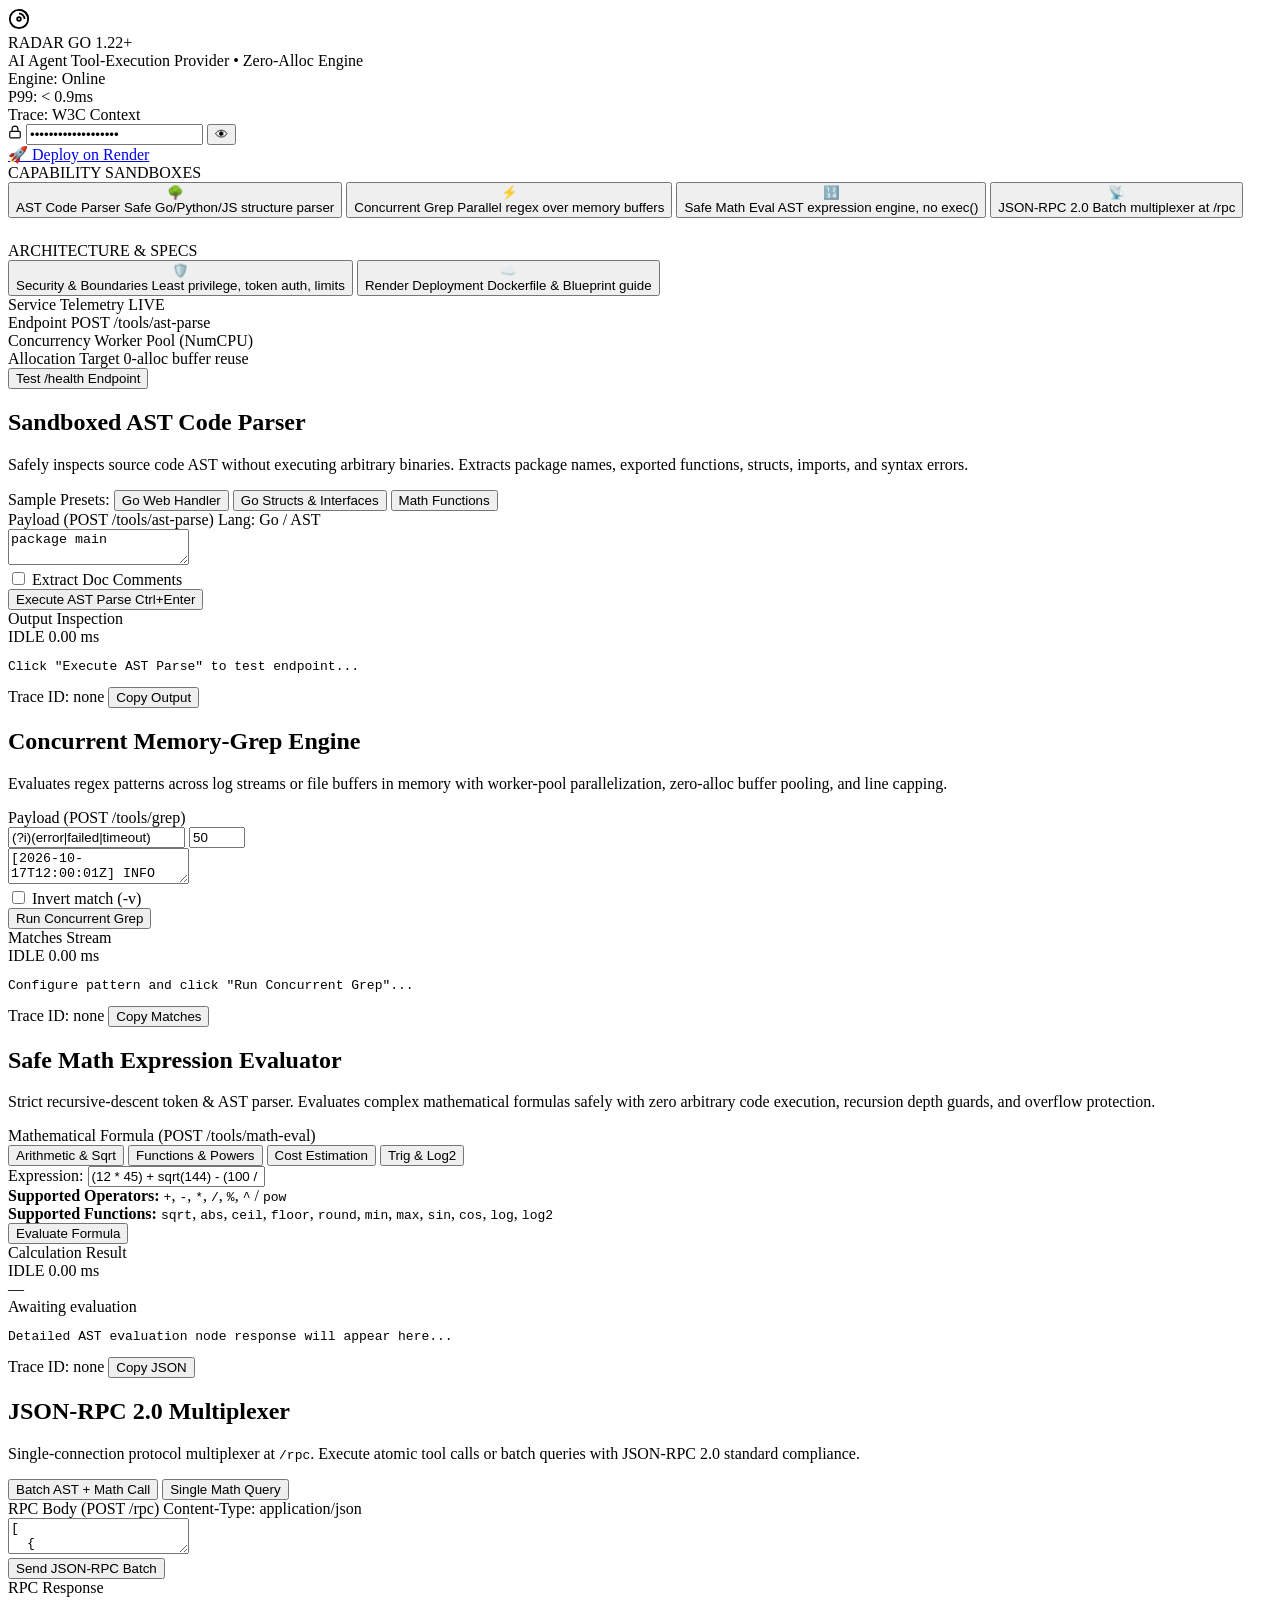
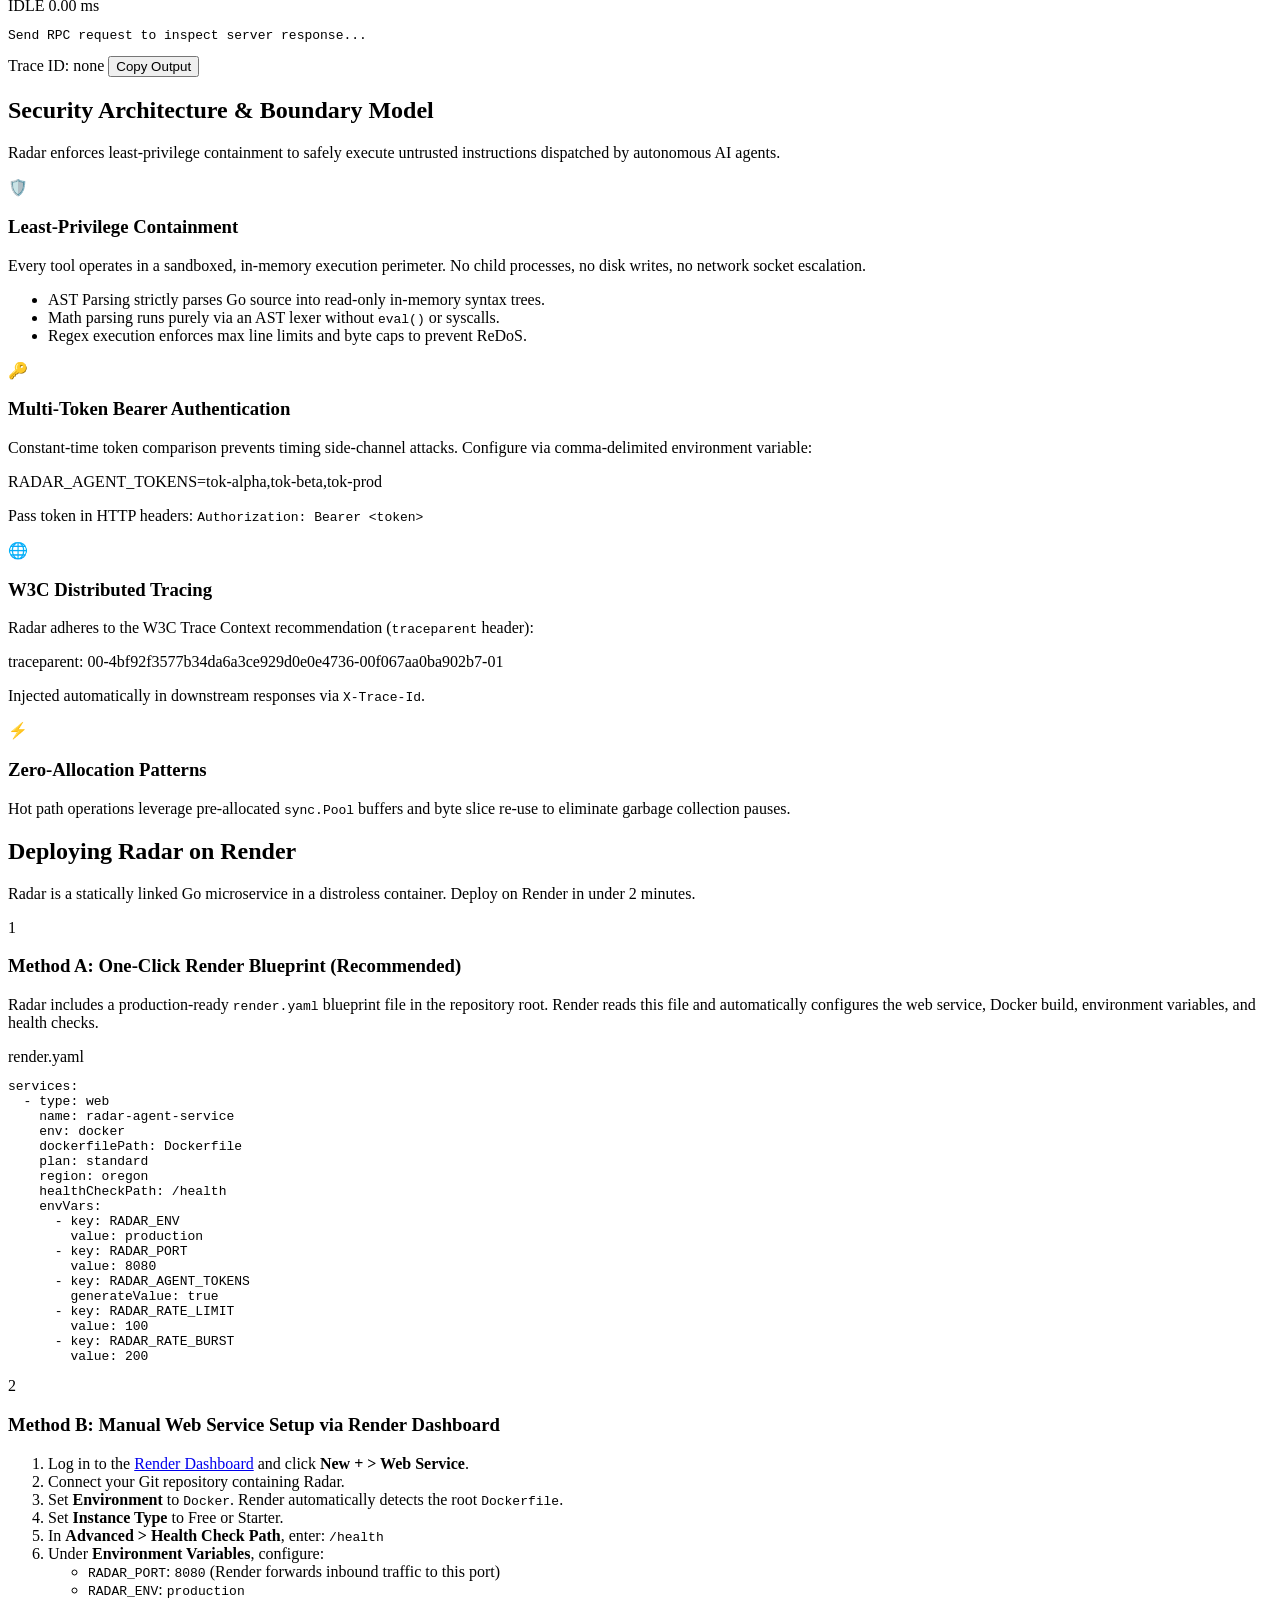
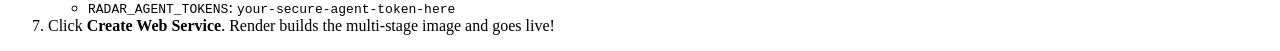
==== internal/server/static/index.html @ 8e76586e "full app setup and mvp implementation" ====
<!DOCTYPE html>
<html lang="en">
<head>
  <meta charset="UTF-8" />
  <meta name="viewport" content="width=device-width, initial-scale=1.0" />
  <title>Radar — High-Performance AI Tool Execution Microservice</title>
  <meta name="description" content="Ultra-low latency, concurrent Go microservice providing secure tool execution for autonomous AI agents." />
  <link rel="preconnect" href="https://fonts.googleapis.com">
  <link rel="preconnect" href="https://fonts.gstatic.com" crossorigin>
  <link href="https://fonts.googleapis.com/css2?family=Inter:wght@400;500;600;700&family=JetBrains+Mono:wght@400;500;600&family=Outfit:wght@500;600;700;800&display=swap" rel="stylesheet">
  <link rel="stylesheet" href="/static/style.css" />
</head>
<body>
  <!-- Background Glow & Grid -->
  <div class="bg-grid"></div>
  <div class="ambient-glow glow-1"></div>
  <div class="ambient-glow glow-2"></div>

  <!-- Top Navigation -->
  <header class="navbar">
    <div class="nav-brand">
      <div class="brand-radar-icon">
        <div class="radar-ping"></div>
        <svg width="22" height="22" viewBox="0 0 24 24" fill="none" stroke="currentColor" stroke-width="2">
          <circle cx="12" cy="12" r="10"></circle>
          <path d="M12 2a10 10 0 0 1 10 10"></path>
          <path d="M12 6a6 6 0 0 1 6 6"></path>
          <circle cx="12" cy="12" r="2"></circle>
        </svg>
      </div>
      <div>
        <div class="brand-title">RADAR <span class="badge-go">GO 1.22+</span></div>
        <div class="brand-sub">AI Agent Tool-Execution Provider &bull; Zero-Alloc Engine</div>
      </div>
    </div>

    <div class="nav-metrics">
      <div class="metric-pill">
        <span class="pulse-dot"></span>
        <span id="service-status">Engine: Online</span>
      </div>
      <div class="metric-pill">
        <span class="label">P99:</span>
        <span class="val">&lt; 0.9ms</span>
      </div>
      <div class="metric-pill">
        <span class="label">Trace:</span>
        <span class="val">W3C Context</span>
      </div>
    </div>

    <div class="nav-auth">
      <div class="token-input-group">
        <svg width="14" height="14" viewBox="0 0 24 24" fill="none" stroke="currentColor" stroke-width="2">
          <rect x="3" y="11" width="18" height="11" rx="2" ry="2"></rect>
          <path d="M7 11V7a5 5 0 0 1 10 0v4"></path>
        </svg>
        <input type="password" id="agent-token-input" placeholder="Bearer Token (e.g. radar-sec-dev-token)" value="radar-sec-dev-token" />
        <button id="toggle-token-btn" title="Toggle visibility">👁</button>
      </div>
      <a href="#deploy-modal" id="open-deploy-btn" class="btn btn-secondary">🚀 Deploy on Render</a>
    </div>
  </header>

  <!-- Main Container -->
  <main class="main-layout">
    <!-- Left Navigation Bar -->
    <aside class="sidebar">
      <div class="sidebar-section-title">CAPABILITY SANDBOXES</div>
      <nav class="tool-nav">
        <button class="nav-item active" data-tab="tab-ast">
          <div class="icon-wrap">🌳</div>
          <div class="nav-info">
            <span class="nav-name">AST Code Parser</span>
            <span class="nav-desc">Safe Go/Python/JS structure parser</span>
          </div>
        </button>

        <button class="nav-item" data-tab="tab-grep">
          <div class="icon-wrap">⚡</div>
          <div class="nav-info">
            <span class="nav-name">Concurrent Grep</span>
            <span class="nav-desc">Parallel regex over memory buffers</span>
          </div>
        </button>

        <button class="nav-item" data-tab="tab-math">
          <div class="icon-wrap">🔢</div>
          <div class="nav-info">
            <span class="nav-name">Safe Math Eval</span>
            <span class="nav-desc">AST expression engine, no exec()</span>
          </div>
        </button>

        <button class="nav-item" data-tab="tab-jsonrpc">
          <div class="icon-wrap">📡</div>
          <div class="nav-info">
            <span class="nav-name">JSON-RPC 2.0</span>
            <span class="nav-desc">Batch multiplexer at /rpc</span>
          </div>
        </button>
      </nav>

      <div class="sidebar-section-title" style="margin-top: 24px;">ARCHITECTURE & SPECS</div>
      <nav class="tool-nav">
        <button class="nav-item" data-tab="tab-specs">
          <div class="icon-wrap">🛡️</div>
          <div class="nav-info">
            <span class="nav-name">Security & Boundaries</span>
            <span class="nav-desc">Least privilege, token auth, limits</span>
          </div>
        </button>
        <button class="nav-item" data-tab="tab-render">
          <div class="icon-wrap">☁️</div>
          <div class="nav-info">
            <span class="nav-name">Render Deployment</span>
            <span class="nav-desc">Dockerfile & Blueprint guide</span>
          </div>
        </button>
      </nav>

      <!-- System Health Card -->
      <div class="health-card">
        <div class="health-header">
          <span class="health-title">Service Telemetry</span>
          <span class="badge-live">LIVE</span>
        </div>
        <div class="health-row">
          <span>Endpoint</span>
          <span class="code" id="curr-endpoint">POST /tools/ast-parse</span>
        </div>
        <div class="health-row">
          <span>Concurrency</span>
          <span>Worker Pool (NumCPU)</span>
        </div>
        <div class="health-row">
          <span>Allocation Target</span>
          <span class="green">0-alloc buffer reuse</span>
        </div>
        <button id="btn-ping-health" class="btn btn-outline-sm">Test /health Endpoint</button>
      </div>
    </aside>

    <!-- Center & Right: Interactive Workspace -->
    <section class="workspace">
      
      <!-- TAB 1: AST PARSER -->
      <div id="tab-ast" class="tab-pane active">
        <div class="pane-header">
          <div>
            <h2>Sandboxed AST Code Parser</h2>
            <p>Safely inspects source code AST without executing arbitrary binaries. Extracts package names, exported functions, structs, imports, and syntax errors.</p>
          </div>
          <div class="preset-group">
            <span class="preset-label">Sample Presets:</span>
            <button class="btn-preset" data-preset="go-server">Go Web Handler</button>
            <button class="btn-preset" data-preset="go-types">Go Structs & Interfaces</button>
            <button class="btn-preset" data-preset="go-math">Math Functions</button>
          </div>
        </div>

        <div class="editor-grid">
          <!-- Request Editor -->
          <div class="panel">
            <div class="panel-header">
              <span class="panel-title">Payload (POST /tools/ast-parse)</span>
              <span class="panel-meta">Lang: Go / AST</span>
            </div>
            <div class="panel-body">
              <textarea id="ast-code-input" class="code-textarea" spellcheck="false">package main

import (
	"fmt"
	"math"
)

// AgentContext tracks execution states
type AgentContext struct {
	ID        string    `json:"id"`
	Tokens    int       `json:"tokens"`
	Timestamp int64     `json:"timestamp"`
}

// ComputeVectorScore evaluates similarity
func ComputeVectorScore(a, b []float64) (float64, error) {
	if len(a) != len(b) {
		return 0, fmt.Errorf("length mismatch: %d vs %d", len(a), len(b))
	}
	var dot float64
	for i := range a {
		dot += a[i] * b[i]
	}
	return dot, nil
}
</textarea>
            </div>
            <div class="panel-footer">
              <div class="footer-left">
                <label><input type="checkbox" id="ast-extract-comments" /> Extract Doc Comments</label>
              </div>
              <button id="btn-run-ast" class="btn btn-primary">
                <span>Execute AST Parse</span>
                <span class="shortcut">Ctrl+Enter</span>
              </button>
            </div>
          </div>

          <!-- Response Inspector -->
          <div class="panel">
            <div class="panel-header">
              <span class="panel-title">Output Inspection</span>
              <div class="response-badges">
                <span id="ast-status-badge" class="badge-status ready">IDLE</span>
                <span id="ast-latency-badge" class="badge-latency">0.00 ms</span>
              </div>
            </div>
            <div class="panel-body json-viewer-wrap">
              <pre id="ast-output" class="code-block json">Click "Execute AST Parse" to test endpoint...</pre>
            </div>
            <div class="panel-footer">
              <span id="ast-trace-id" class="trace-text">Trace ID: none</span>
              <button class="btn-copy" data-target="ast-output">Copy Output</button>
            </div>
          </div>
        </div>
      </div>

      <!-- TAB 2: CONCURRENT GREP -->
      <div id="tab-grep" class="tab-pane">
        <div class="pane-header">
          <div>
            <h2>Concurrent Memory-Grep Engine</h2>
            <p>Evaluates regex patterns across log streams or file buffers in memory with worker-pool parallelization, zero-alloc buffer pooling, and line capping.</p>
          </div>
        </div>

        <div class="editor-grid">
          <div class="panel">
            <div class="panel-header">
              <span class="panel-title">Payload (POST /tools/grep)</span>
              <div class="grep-inputs">
                <input type="text" id="grep-pattern" class="input-text" placeholder="Regex Pattern" value="(?i)(error|failed|timeout)" />
                <input type="number" id="grep-limit" class="input-number" placeholder="Max" value="50" min="1" max="500" />
              </div>
            </div>
            <div class="panel-body">
              <textarea id="grep-content-input" class="code-textarea" spellcheck="false">[2026-10-17T12:00:01Z] INFO  [server] HTTP request received path=/v1/chat/completions method=POST
[2026-10-17T12:00:02Z] WARN  [router] High complexity score detected: 0.82
[2026-10-17T12:00:03Z] ERROR [upstream] Upstream provider connection timeout after 3000ms
[2026-10-17T12:00:04Z] INFO  [cache] Semantic vector search completed latency=1.2ms hits=0
[2026-10-17T12:00:05Z] ERROR [auth] Invalid agent token signature from ip=192.168.1.42
[2026-10-17T12:00:06Z] INFO  [worker] Graceful job finished job_id=worker-9921
[2026-10-17T12:00:07Z] FATAL [storage] Disk quota warning threshold exceeded</textarea>
            </div>
            <div class="panel-footer">
              <div class="footer-left">
                <label><input type="checkbox" id="grep-invert" /> Invert match (-v)</label>
              </div>
              <button id="btn-run-grep" class="btn btn-primary">
                <span>Run Concurrent Grep</span>
              </button>
            </div>
          </div>

          <div class="panel">
            <div class="panel-header">
              <span class="panel-title">Matches Stream</span>
              <div class="response-badges">
                <span id="grep-status-badge" class="badge-status ready">IDLE</span>
                <span id="grep-latency-badge" class="badge-latency">0.00 ms</span>
              </div>
            </div>
            <div class="panel-body json-viewer-wrap">
              <pre id="grep-output" class="code-block json">Configure pattern and click "Run Concurrent Grep"...</pre>
            </div>
            <div class="panel-footer">
              <span id="grep-trace-id" class="trace-text">Trace ID: none</span>
              <button class="btn-copy" data-target="grep-output">Copy Matches</button>
            </div>
          </div>
        </div>
      </div>

      <!-- TAB 3: SAFE MATH EVAL -->
      <div id="tab-math" class="tab-pane">
        <div class="pane-header">
          <div>
            <h2>Safe Math Expression Evaluator</h2>
            <p>Strict recursive-descent token &amp; AST parser. Evaluates complex mathematical formulas safely with zero arbitrary code execution, recursion depth guards, and overflow protection.</p>
          </div>
        </div>

        <div class="editor-grid">
          <div class="panel">
            <div class="panel-header">
              <span class="panel-title">Mathematical Formula (POST /tools/math-eval)</span>
            </div>
            <div class="panel-body">
              <div class="math-presets">
                <button class="btn-math-preset" data-expr="(12 * 45) + sqrt(144) - (100 / 4)">Arithmetic &amp; Sqrt</button>
                <button class="btn-math-preset" data-expr="max(42.5, 99.1, 12.0) * pow(2, 4)">Functions &amp; Powers</button>
                <button class="btn-math-preset" data-expr="(0.88 * 1450000) / 1000 * 0.005">Cost Estimation</button>
                <button class="btn-math-preset" data-expr="sin(3.14159 / 2) + log2(1024)">Trig &amp; Log2</button>
              </div>
              <div class="math-input-wrap">
                <label for="math-expr-input">Expression:</label>
                <input type="text" id="math-expr-input" class="input-formula" value="(12 * 45) + sqrt(144) - (100 / 4)" placeholder="e.g. (10 + 5) * sqrt(16)" />
              </div>
              <div class="math-allowed-info">
                <strong>Supported Operators:</strong> <code>+</code>, <code>-</code>, <code>*</code>, <code>/</code>, <code>%</code>, <code>^</code> / <code>pow</code><br/>
                <strong>Supported Functions:</strong> <code>sqrt</code>, <code>abs</code>, <code>ceil</code>, <code>floor</code>, <code>round</code>, <code>min</code>, <code>max</code>, <code>sin</code>, <code>cos</code>, <code>log</code>, <code>log2</code>
              </div>
            </div>
            <div class="panel-footer">
              <button id="btn-run-math" class="btn btn-primary">
                <span>Evaluate Formula</span>
              </button>
            </div>
          </div>

          <div class="panel">
            <div class="panel-header">
              <span class="panel-title">Calculation Result</span>
              <div class="response-badges">
                <span id="math-status-badge" class="badge-status ready">IDLE</span>
                <span id="math-latency-badge" class="badge-latency">0.00 ms</span>
              </div>
            </div>
            <div class="panel-body json-viewer-wrap">
              <div id="math-result-hero" class="math-hero-result">
                <div class="result-number" id="math-result-val">—</div>
                <div class="result-sub" id="math-result-type">Awaiting evaluation</div>
              </div>
              <pre id="math-output" class="code-block json">Detailed AST evaluation node response will appear here...</pre>
            </div>
            <div class="panel-footer">
              <span id="math-trace-id" class="trace-text">Trace ID: none</span>
              <button class="btn-copy" data-target="math-output">Copy JSON</button>
            </div>
          </div>
        </div>
      </div>

      <!-- TAB 4: JSON-RPC 2.0 -->
      <div id="tab-jsonrpc" class="tab-pane">
        <div class="pane-header">
          <div>
            <h2>JSON-RPC 2.0 Multiplexer</h2>
            <p>Single-connection protocol multiplexer at <code>/rpc</code>. Execute atomic tool calls or batch queries with JSON-RPC 2.0 standard compliance.</p>
          </div>
          <div class="preset-group">
            <button class="btn-rpc-preset" data-rpc="batch">Batch AST + Math Call</button>
            <button class="btn-rpc-preset" data-rpc="single">Single Math Query</button>
          </div>
        </div>

        <div class="editor-grid">
          <div class="panel">
            <div class="panel-header">
              <span class="panel-title">RPC Body (POST /rpc)</span>
              <span class="panel-meta">Content-Type: application/json</span>
            </div>
            <div class="panel-body">
              <textarea id="rpc-body-input" class="code-textarea" spellcheck="false">[
  {
    "jsonrpc": "2.0",
    "id": "req-1",
    "method": "radar.mathEval",
    "params": {
      "expression": "sqrt(1024) * 8 + 42"
    }
  },
  {
    "jsonrpc": "2.0",
    "id": "req-2",
    "method": "radar.grep",
    "params": {
      "pattern": "error|fatal",
      "content": "line 1 ok\nline 2 error: timeout\nline 3 fatal: memory",
      "limit": 10
    }
  }
]</textarea>
            </div>
            <div class="panel-footer">
              <button id="btn-run-rpc" class="btn btn-primary">
                <span>Send JSON-RPC Batch</span>
              </button>
            </div>
          </div>

          <div class="panel">
            <div class="panel-header">
              <span class="panel-title">RPC Response</span>
              <div class="response-badges">
                <span id="rpc-status-badge" class="badge-status ready">IDLE</span>
                <span id="rpc-latency-badge" class="badge-latency">0.00 ms</span>
              </div>
            </div>
            <div class="panel-body json-viewer-wrap">
              <pre id="rpc-output" class="code-block json">Send RPC request to inspect server response...</pre>
            </div>
            <div class="panel-footer">
              <span id="rpc-trace-id" class="trace-text">Trace ID: none</span>
              <button class="btn-copy" data-target="rpc-output">Copy Output</button>
            </div>
          </div>
        </div>
      </div>

      <!-- TAB 5: SPECS & BOUNDARIES -->
      <div id="tab-specs" class="tab-pane">
        <div class="pane-header">
          <div>
            <h2>Security Architecture &amp; Boundary Model</h2>
            <p>Radar enforces least-privilege containment to safely execute untrusted instructions dispatched by autonomous AI agents.</p>
          </div>
        </div>

        <div class="specs-grid">
          <div class="spec-card">
            <div class="spec-icon">🛡️</div>
            <h3>Least-Privilege Containment</h3>
            <p>Every tool operates in a sandboxed, in-memory execution perimeter. No child processes, no disk writes, no network socket escalation.</p>
            <ul>
              <li>AST Parsing strictly parses Go source into read-only in-memory syntax trees.</li>
              <li>Math parsing runs purely via an AST lexer without <code>eval()</code> or syscalls.</li>
              <li>Regex execution enforces max line limits and byte caps to prevent ReDoS.</li>
            </ul>
          </div>

          <div class="spec-card">
            <div class="spec-icon">🔑</div>
            <h3>Multi-Token Bearer Authentication</h3>
            <p>Constant-time token comparison prevents timing side-channel attacks. Configure via comma-delimited environment variable:</p>
            <div class="code-snippet">RADAR_AGENT_TOKENS=tok-alpha,tok-beta,tok-prod</div>
            <p>Pass token in HTTP headers: <code>Authorization: Bearer &lt;token&gt;</code></p>
          </div>

          <div class="spec-card">
            <div class="spec-icon">🌐</div>
            <h3>W3C Distributed Tracing</h3>
            <p>Radar adheres to the W3C Trace Context recommendation (<code>traceparent</code> header):</p>
            <div class="code-snippet">traceparent: 00-4bf92f3577b34da6a3ce929d0e0e4736-00f067aa0ba902b7-01</div>
            <p>Injected automatically in downstream responses via <code>X-Trace-Id</code>.</p>
          </div>

          <div class="spec-card">
            <div class="spec-icon">⚡</div>
            <h3>Zero-Allocation Patterns</h3>
            <p>Hot path operations leverage pre-allocated <code>sync.Pool</code> buffers and byte slice re-use to eliminate garbage collection pauses.</p>
          </div>
        </div>
      </div>

      <!-- TAB 6: RENDER DEPLOYMENT -->
      <div id="tab-render" class="tab-pane">
        <div class="pane-header">
          <div>
            <h2>Deploying Radar on Render</h2>
            <p>Radar is a statically linked Go microservice in a distroless container. Deploy on Render in under 2 minutes.</p>
          </div>
        </div>

        <div class="deploy-steps-container">
          <div class="step-card">
            <div class="step-number">1</div>
            <div class="step-content">
              <h3>Method A: One-Click Render Blueprint (Recommended)</h3>
              <p>Radar includes a production-ready <code>render.yaml</code> blueprint file in the repository root. Render reads this file and automatically configures the web service, Docker build, environment variables, and health checks.</p>
              <div class="code-block-wrap">
                <div class="code-header">render.yaml</div>
                <pre class="code-block yaml">services:
  - type: web
    name: radar-agent-service
    env: docker
    dockerfilePath: Dockerfile
    plan: standard
    region: oregon
    healthCheckPath: /health
    envVars:
      - key: RADAR_ENV
        value: production
      - key: RADAR_PORT
        value: 8080
      - key: RADAR_AGENT_TOKENS
        generateValue: true
      - key: RADAR_RATE_LIMIT
        value: 100
      - key: RADAR_RATE_BURST
        value: 200</pre>
              </div>
            </div>
          </div>

          <div class="step-card">
            <div class="step-number">2</div>
            <div class="step-content">
              <h3>Method B: Manual Web Service Setup via Render Dashboard</h3>
              <ol class="step-list">
                <li>Log in to the <a href="https://dashboard.render.com" target="_blank" class="link-ext">Render Dashboard</a> and click <strong>New + &gt; Web Service</strong>.</li>
                <li>Connect your Git repository containing Radar.</li>
                <li>Set <strong>Environment</strong> to <code>Docker</code>. Render automatically detects the root <code>Dockerfile</code>.</li>
                <li>Set <strong>Instance Type</strong> to Free or Starter.</li>
                <li>In <strong>Advanced &gt; Health Check Path</strong>, enter: <code>/health</code></li>
                <li>Under <strong>Environment Variables</strong>, configure:
                  <ul class="env-bullets">
                    <li><code>RADAR_PORT</code>: <code>8080</code> (Render forwards inbound traffic to this port)</li>
                    <li><code>RADAR_ENV</code>: <code>production</code></li>
                    <li><code>RADAR_AGENT_TOKENS</code>: <code>your-secure-agent-token-here</code></li>
                  </ul>
                </li>
                <li>Click <strong>Create Web Service</strong>. Render builds the multi-stage image and goes live!</li>
              </ol>
            </div>
          </div>
        </div>
      </div>

    </section>
  </main>

  <script src="/static/app.js"></script>
</body>
</html>
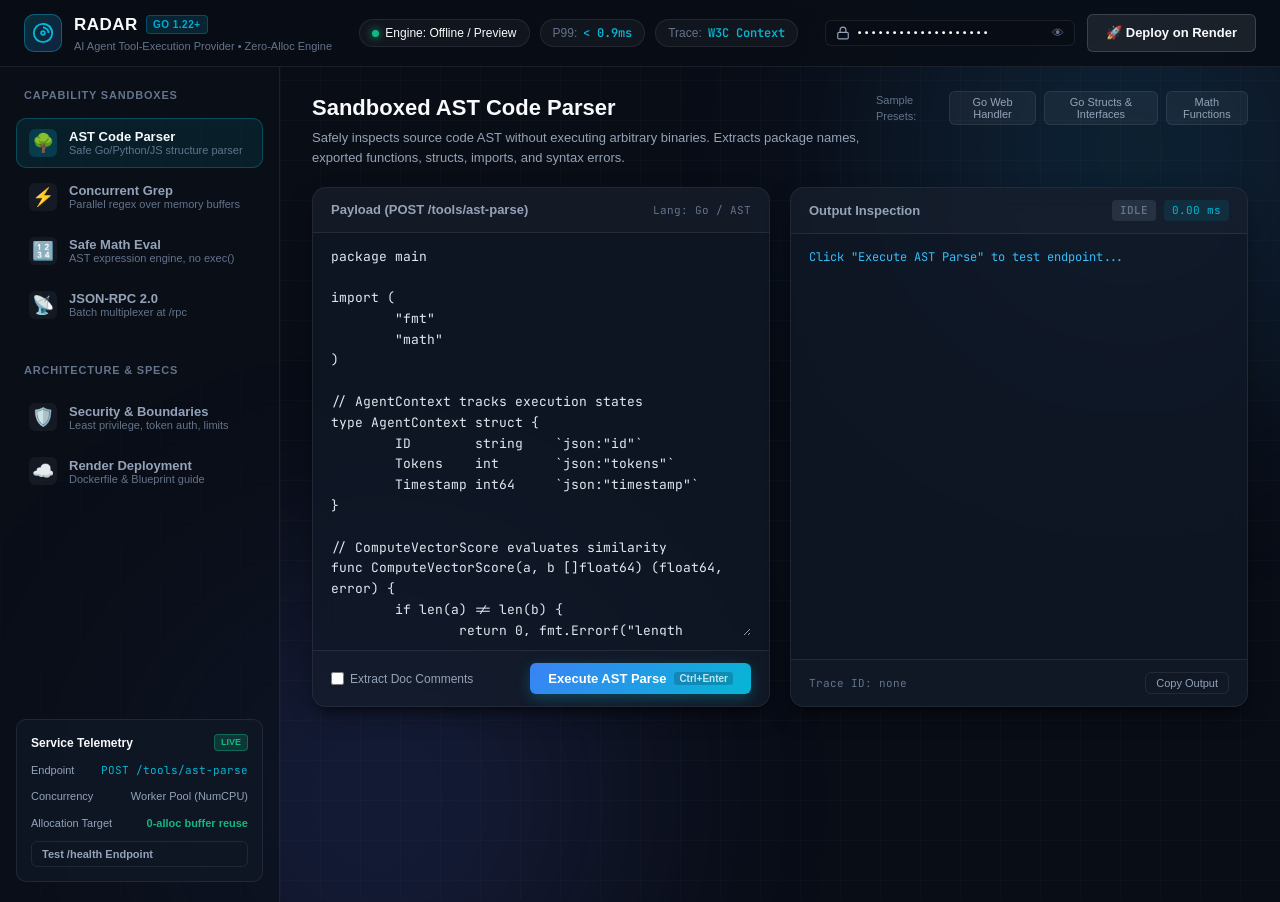
==== commit b68f0954: "implement latest fixes" ====
--- a/internal/server/static/index.html
+++ b/internal/server/static/index.html
@@ -8,7 +8,7 @@
   <link rel="preconnect" href="https://fonts.googleapis.com">
   <link rel="preconnect" href="https://fonts.gstatic.com" crossorigin>
   <link href="https://fonts.googleapis.com/css2?family=Inter:wght@400;500;600;700&family=JetBrains+Mono:wght@400;500;600&family=Outfit:wght@500;600;700;800&display=swap" rel="stylesheet">
-  <link rel="stylesheet" href="/static/style.css" />
+  <link rel="stylesheet" href="style.css" />
 </head>
 <body>
   <!-- Background Glow & Grid -->
@@ -520,6 +520,6 @@
     </section>
   </main>
 
-  <script src="/static/app.js"></script>
+  <script src="app.js"></script>
 </body>
 </html>
--- a/internal/server/static/style.css
+++ b/internal/server/static/style.css
@@ -0,0 +1,915 @@
+:root {
+  --bg-primary: #090d16;
+  --bg-secondary: #0f172a;
+  --bg-card: rgba(17, 24, 39, 0.75);
+  --bg-card-hover: rgba(30, 41, 59, 0.85);
+  --bg-input: #080c14;
+  
+  --border-color: rgba(255, 255, 255, 0.08);
+  --border-focus: #3b82f6;
+  --border-accent: rgba(59, 130, 246, 0.3);
+  
+  --text-primary: #f8fafc;
+  --text-secondary: #94a3b8;
+  --text-muted: #64748b;
+  
+  --accent-cyan: #06b6d4;
+  --accent-blue: #3b82f6;
+  --accent-indigo: #6366f1;
+  --accent-green: #10b981;
+  --accent-amber: #f59e0b;
+  --accent-rose: #f43f5e;
+  
+  --font-sans: 'Inter', -apple-system, BlinkMacSystemFont, sans-serif;
+  --font-heading: 'Outfit', sans-serif;
+  --font-mono: 'JetBrains Mono', monospace;
+  
+  --shadow-lg: 0 10px 25px -5px rgba(0, 0, 0, 0.5), 0 8px 10px -6px rgba(0, 0, 0, 0.4);
+  --radius-sm: 6px;
+  --radius-md: 10px;
+  --radius-lg: 14px;
+}
+
+* {
+  box-sizing: border-box;
+  margin: 0;
+  padding: 0;
+}
+
+body {
+  background-color: var(--bg-primary);
+  color: var(--text-primary);
+  font-family: var(--font-sans);
+  font-size: 14px;
+  line-height: 1.5;
+  min-height: 100vh;
+  position: relative;
+  overflow-x: hidden;
+}
+
+/* Background Grids & Ambient Glow */
+.bg-grid {
+  position: fixed;
+  inset: 0;
+  background-image: 
+    linear-gradient(to right, rgba(255, 255, 255, 0.02) 1px, transparent 1px),
+    linear-gradient(to bottom, rgba(255, 255, 255, 0.02) 1px, transparent 1px);
+  background-size: 40px 40px;
+  pointer-events: none;
+  z-index: 0;
+}
+
+.ambient-glow {
+  position: fixed;
+  width: 500px;
+  height: 500px;
+  border-radius: 50%;
+  filter: blur(120px);
+  opacity: 0.15;
+  pointer-events: none;
+  z-index: 0;
+}
+
+.glow-1 {
+  top: -100px;
+  right: -100px;
+  background: radial-gradient(circle, var(--accent-cyan), var(--accent-indigo));
+}
+
+.glow-2 {
+  bottom: -150px;
+  left: 10%;
+  background: radial-gradient(circle, var(--accent-blue), #8b5cf6);
+}
+
+/* Top Navbar */
+.navbar {
+  position: sticky;
+  top: 0;
+  z-index: 50;
+  display: flex;
+  align-items: center;
+  justify-content: space-between;
+  padding: 12px 24px;
+  background: rgba(9, 13, 22, 0.85);
+  backdrop-filter: blur(16px);
+  border-bottom: 1px solid var(--border-color);
+}
+
+.nav-brand {
+  display: flex;
+  align-items: center;
+  gap: 12px;
+}
+
+.brand-radar-icon {
+  position: relative;
+  width: 38px;
+  height: 38px;
+  border-radius: var(--radius-md);
+  background: linear-gradient(135deg, rgba(6, 182, 212, 0.2), rgba(59, 130, 246, 0.2));
+  border: 1px solid rgba(6, 182, 212, 0.4);
+  display: flex;
+  align-items: center;
+  justify-content: center;
+  color: var(--accent-cyan);
+}
+
+.radar-ping {
+  position: absolute;
+  inset: -2px;
+  border-radius: var(--radius-md);
+  border: 1px solid var(--accent-cyan);
+  animation: radar-pulse 3s infinite;
+  opacity: 0;
+}
+
+@keyframes radar-pulse {
+  0% { transform: scale(1); opacity: 0.8; }
+  50% { transform: scale(1.15); opacity: 0; }
+  100% { transform: scale(1); opacity: 0; }
+}
+
+.brand-title {
+  font-family: var(--font-heading);
+  font-weight: 700;
+  font-size: 17px;
+  letter-spacing: 0.5px;
+  display: flex;
+  align-items: center;
+  gap: 8px;
+}
+
+.badge-go {
+  font-size: 10px;
+  font-weight: 600;
+  background: rgba(0, 172, 215, 0.15);
+  color: #00add8;
+  border: 1px solid rgba(0, 172, 215, 0.3);
+  padding: 1px 6px;
+  border-radius: 4px;
+}
+
+.brand-sub {
+  font-size: 11px;
+  color: var(--text-muted);
+}
+
+.nav-metrics {
+  display: flex;
+  gap: 10px;
+}
+
+.metric-pill {
+  display: flex;
+  align-items: center;
+  gap: 6px;
+  background: rgba(255, 255, 255, 0.04);
+  border: 1px solid var(--border-color);
+  padding: 4px 12px;
+  border-radius: 20px;
+  font-size: 12px;
+}
+
+.pulse-dot {
+  width: 7px;
+  height: 7px;
+  background-color: var(--accent-green);
+  border-radius: 50%;
+  box-shadow: 0 0 8px var(--accent-green);
+  animation: pulse-ring 2s infinite;
+}
+
+@keyframes pulse-ring {
+  0%, 100% { opacity: 1; }
+  50% { opacity: 0.4; }
+}
+
+.metric-pill .label {
+  color: var(--text-muted);
+}
+
+.metric-pill .val {
+  color: var(--accent-cyan);
+  font-family: var(--font-mono);
+  font-weight: 600;
+}
+
+.nav-auth {
+  display: flex;
+  align-items: center;
+  gap: 12px;
+}
+
+.token-input-group {
+  display: flex;
+  align-items: center;
+  gap: 6px;
+  background: var(--bg-input);
+  border: 1px solid var(--border-color);
+  border-radius: var(--radius-sm);
+  padding: 4px 10px;
+  color: var(--text-secondary);
+  transition: border-color 0.2s;
+}
+
+.token-input-group:focus-within {
+  border-color: var(--border-focus);
+}
+
+.token-input-group input {
+  background: transparent;
+  border: none;
+  outline: none;
+  color: var(--text-primary);
+  font-family: var(--font-mono);
+  font-size: 12px;
+  width: 190px;
+}
+
+.token-input-group button {
+  background: transparent;
+  border: none;
+  cursor: pointer;
+  color: var(--text-muted);
+  font-size: 12px;
+}
+
+/* Layout */
+.main-layout {
+  position: relative;
+  z-index: 10;
+  display: grid;
+  grid-template-columns: 280px 1fr;
+  min-height: calc(100vh - 65px);
+}
+
+/* Sidebar */
+.sidebar {
+  border-right: 1px solid var(--border-color);
+  background: rgba(10, 15, 26, 0.6);
+  padding: 20px 16px;
+  display: flex;
+  flex-direction: column;
+  gap: 8px;
+}
+
+.sidebar-section-title {
+  font-size: 11px;
+  font-weight: 700;
+  letter-spacing: 0.8px;
+  color: var(--text-muted);
+  padding: 0 8px 6px;
+}
+
+.tool-nav {
+  display: flex;
+  flex-direction: column;
+  gap: 4px;
+}
+
+.nav-item {
+  display: flex;
+  align-items: center;
+  gap: 12px;
+  padding: 10px 12px;
+  background: transparent;
+  border: 1px solid transparent;
+  border-radius: var(--radius-md);
+  color: var(--text-secondary);
+  text-align: left;
+  cursor: pointer;
+  transition: all 0.2s;
+  width: 100%;
+}
+
+.nav-item:hover {
+  background: rgba(255, 255, 255, 0.03);
+  color: var(--text-primary);
+  border-color: rgba(255, 255, 255, 0.04);
+}
+
+.nav-item.active {
+  background: rgba(6, 182, 212, 0.1);
+  color: var(--text-primary);
+  border-color: rgba(6, 182, 212, 0.3);
+}
+
+.nav-item .icon-wrap {
+  font-size: 18px;
+  width: 28px;
+  height: 28px;
+  display: flex;
+  align-items: center;
+  justify-content: center;
+  border-radius: var(--radius-sm);
+  background: rgba(255, 255, 255, 0.05);
+}
+
+.nav-item.active .icon-wrap {
+  background: rgba(6, 182, 212, 0.2);
+}
+
+.nav-info {
+  display: flex;
+  flex-direction: column;
+}
+
+.nav-name {
+  font-weight: 600;
+  font-size: 13px;
+}
+
+.nav-desc {
+  font-size: 11px;
+  color: var(--text-muted);
+}
+
+/* Health Card */
+.health-card {
+  margin-top: auto;
+  background: var(--bg-card);
+  border: 1px solid var(--border-color);
+  border-radius: var(--radius-md);
+  padding: 14px;
+  display: flex;
+  flex-direction: column;
+  gap: 10px;
+}
+
+.health-header {
+  display: flex;
+  align-items: center;
+  justify-content: space-between;
+}
+
+.health-title {
+  font-weight: 600;
+  font-size: 12px;
+}
+
+.badge-live {
+  font-size: 9px;
+  font-weight: 700;
+  background: rgba(16, 185, 129, 0.2);
+  color: var(--accent-green);
+  border: 1px solid rgba(16, 185, 129, 0.4);
+  padding: 1px 6px;
+  border-radius: 4px;
+}
+
+.health-row {
+  display: flex;
+  justify-content: space-between;
+  font-size: 11px;
+  color: var(--text-secondary);
+}
+
+.health-row .code {
+  font-family: var(--font-mono);
+  color: var(--accent-cyan);
+}
+
+.health-row .green {
+  color: var(--accent-green);
+  font-weight: 600;
+}
+
+/* Workspace Panels */
+.workspace {
+  padding: 24px 32px;
+  overflow-y: auto;
+}
+
+.tab-pane {
+  display: none;
+  flex-direction: column;
+  gap: 20px;
+  animation: fadeIn 0.25s ease-out;
+}
+
+.tab-pane.active {
+  display: flex;
+}
+
+@keyframes fadeIn {
+  from { opacity: 0; transform: translateY(6px); }
+  to { opacity: 1; transform: translateY(0); }
+}
+
+.pane-header {
+  display: flex;
+  justify-content: space-between;
+  align-items: flex-start;
+  gap: 16px;
+}
+
+.pane-header h2 {
+  font-family: var(--font-heading);
+  font-size: 22px;
+  font-weight: 700;
+  margin-bottom: 4px;
+}
+
+.pane-header p {
+  color: var(--text-secondary);
+  font-size: 13px;
+  max-width: 650px;
+}
+
+.preset-group {
+  display: flex;
+  align-items: center;
+  gap: 8px;
+}
+
+.preset-label {
+  font-size: 11px;
+  color: var(--text-muted);
+}
+
+.btn-preset, .btn-rpc-preset {
+  background: rgba(255, 255, 255, 0.05);
+  border: 1px solid var(--border-color);
+  color: var(--text-secondary);
+  font-size: 11px;
+  padding: 4px 10px;
+  border-radius: var(--radius-sm);
+  cursor: pointer;
+  transition: all 0.2s;
+}
+
+.btn-preset:hover, .btn-rpc-preset:hover {
+  background: rgba(255, 255, 255, 0.1);
+  color: var(--text-primary);
+  border-color: rgba(255, 255, 255, 0.15);
+}
+
+/* Editor Grid */
+.editor-grid {
+  display: grid;
+  grid-template-columns: 1fr 1fr;
+  gap: 20px;
+  min-height: 520px;
+}
+
+.panel {
+  background: var(--bg-card);
+  border: 1px solid var(--border-color);
+  border-radius: var(--radius-lg);
+  display: flex;
+  flex-direction: column;
+  box-shadow: var(--shadow-lg);
+  backdrop-filter: blur(12px);
+  overflow: hidden;
+}
+
+.panel-header {
+  padding: 12px 18px;
+  background: rgba(255, 255, 255, 0.02);
+  border-bottom: 1px solid var(--border-color);
+  display: flex;
+  align-items: center;
+  justify-content: space-between;
+}
+
+.panel-title {
+  font-weight: 600;
+  font-size: 13px;
+  color: var(--text-secondary);
+}
+
+.panel-meta {
+  font-family: var(--font-mono);
+  font-size: 11px;
+  color: var(--text-muted);
+}
+
+.panel-body {
+  padding: 14px 18px;
+  flex: 1;
+  display: flex;
+  flex-direction: column;
+  position: relative;
+}
+
+.code-textarea {
+  width: 100%;
+  height: 100%;
+  min-height: 380px;
+  background: transparent;
+  border: none;
+  outline: none;
+  color: #e2e8f0;
+  font-family: var(--font-mono);
+  font-size: 13px;
+  line-height: 1.6;
+  resize: vertical;
+}
+
+.json-viewer-wrap {
+  overflow: auto;
+  max-height: 480px;
+}
+
+.code-block {
+  font-family: var(--font-mono);
+  font-size: 12px;
+  line-height: 1.6;
+  color: #38bdf8;
+  white-space: pre-wrap;
+  word-break: break-all;
+}
+
+.panel-footer {
+  padding: 12px 18px;
+  border-top: 1px solid var(--border-color);
+  background: rgba(255, 255, 255, 0.01);
+  display: flex;
+  align-items: center;
+  justify-content: space-between;
+}
+
+.footer-left label {
+  font-size: 12px;
+  color: var(--text-secondary);
+  cursor: pointer;
+  display: flex;
+  align-items: center;
+  gap: 6px;
+}
+
+.response-badges {
+  display: flex;
+  gap: 8px;
+}
+
+.badge-status {
+  font-size: 11px;
+  font-weight: 600;
+  padding: 2px 8px;
+  border-radius: 4px;
+  font-family: var(--font-mono);
+}
+
+.badge-status.ready {
+  background: rgba(148, 163, 184, 0.15);
+  color: var(--text-muted);
+}
+
+.badge-status.success {
+  background: rgba(16, 185, 129, 0.2);
+  color: var(--accent-green);
+  border: 1px solid rgba(16, 185, 129, 0.4);
+}
+
+.badge-status.error {
+  background: rgba(244, 63, 94, 0.2);
+  color: var(--accent-rose);
+  border: 1px solid rgba(244, 63, 94, 0.4);
+}
+
+.badge-latency {
+  font-size: 11px;
+  font-family: var(--font-mono);
+  color: var(--accent-cyan);
+  background: rgba(6, 182, 212, 0.1);
+  padding: 2px 8px;
+  border-radius: 4px;
+}
+
+.trace-text {
+  font-family: var(--font-mono);
+  font-size: 11px;
+  color: var(--text-muted);
+}
+
+/* Buttons */
+.btn {
+  display: inline-flex;
+  align-items: center;
+  gap: 8px;
+  padding: 8px 18px;
+  border-radius: var(--radius-sm);
+  font-size: 13px;
+  font-weight: 600;
+  cursor: pointer;
+  transition: all 0.2s;
+  text-decoration: none;
+}
+
+.btn-primary {
+  background: linear-gradient(135deg, var(--accent-blue), var(--accent-cyan));
+  color: #fff;
+  border: none;
+  box-shadow: 0 4px 14px rgba(6, 182, 212, 0.3);
+}
+
+.btn-primary:hover {
+  opacity: 0.92;
+  transform: translateY(-1px);
+}
+
+.btn-primary .shortcut {
+  font-size: 10px;
+  opacity: 0.7;
+  background: rgba(0, 0, 0, 0.25);
+  padding: 1px 5px;
+  border-radius: 3px;
+}
+
+.btn-secondary {
+  background: rgba(255, 255, 255, 0.08);
+  border: 1px solid rgba(255, 255, 255, 0.15);
+  color: var(--text-primary);
+}
+
+.btn-secondary:hover {
+  background: rgba(255, 255, 255, 0.14);
+}
+
+.btn-outline-sm {
+  background: transparent;
+  border: 1px solid var(--border-color);
+  color: var(--text-secondary);
+  font-size: 11px;
+  padding: 6px 10px;
+  border-radius: var(--radius-sm);
+  cursor: pointer;
+  width: 100%;
+}
+
+.btn-outline-sm:hover {
+  background: rgba(255, 255, 255, 0.05);
+  color: var(--text-primary);
+}
+
+.btn-copy {
+  background: transparent;
+  border: 1px solid var(--border-color);
+  color: var(--text-secondary);
+  font-size: 11px;
+  padding: 4px 10px;
+  border-radius: var(--radius-sm);
+  cursor: pointer;
+}
+
+.btn-copy:hover {
+  background: rgba(255, 255, 255, 0.05);
+  color: var(--text-primary);
+}
+
+/* Grep Inputs */
+.grep-inputs {
+  display: flex;
+  gap: 8px;
+}
+
+.input-text, .input-number {
+  background: var(--bg-input);
+  border: 1px solid var(--border-color);
+  color: var(--text-primary);
+  font-family: var(--font-mono);
+  font-size: 12px;
+  padding: 4px 10px;
+  border-radius: var(--radius-sm);
+  outline: none;
+}
+
+.input-text { width: 220px; }
+.input-number { width: 70px; }
+
+/* Math Presets & Result */
+.math-presets {
+  display: flex;
+  flex-wrap: wrap;
+  gap: 8px;
+  margin-bottom: 16px;
+}
+
+.btn-math-preset {
+  background: rgba(255, 255, 255, 0.04);
+  border: 1px solid var(--border-color);
+  color: var(--text-secondary);
+  font-size: 12px;
+  padding: 6px 12px;
+  border-radius: var(--radius-sm);
+  cursor: pointer;
+  transition: all 0.2s;
+}
+
+.btn-math-preset:hover {
+  background: rgba(255, 255, 255, 0.09);
+  color: var(--text-primary);
+}
+
+.math-input-wrap {
+  display: flex;
+  flex-direction: column;
+  gap: 8px;
+  margin-bottom: 16px;
+}
+
+.math-input-wrap label {
+  font-size: 12px;
+  color: var(--text-secondary);
+  font-weight: 500;
+}
+
+.input-formula {
+  background: var(--bg-input);
+  border: 1px solid var(--border-color);
+  color: var(--accent-cyan);
+  font-family: var(--font-mono);
+  font-size: 16px;
+  padding: 10px 14px;
+  border-radius: var(--radius-sm);
+  outline: none;
+}
+
+.input-formula:focus {
+  border-color: var(--border-focus);
+}
+
+.math-allowed-info {
+  background: rgba(0, 0, 0, 0.2);
+  border: 1px dashed var(--border-color);
+  padding: 12px;
+  border-radius: var(--radius-sm);
+  font-size: 12px;
+  color: var(--text-muted);
+  line-height: 1.8;
+}
+
+.math-allowed-info code {
+  color: var(--accent-cyan);
+  background: rgba(6, 182, 212, 0.1);
+  padding: 1px 4px;
+  border-radius: 3px;
+  font-family: var(--font-mono);
+}
+
+.math-hero-result {
+  background: linear-gradient(135deg, rgba(6, 182, 212, 0.1), rgba(59, 130, 246, 0.05));
+  border: 1px solid rgba(6, 182, 212, 0.25);
+  border-radius: var(--radius-md);
+  padding: 20px;
+  margin-bottom: 16px;
+  text-align: center;
+}
+
+.result-number {
+  font-family: var(--font-mono);
+  font-size: 36px;
+  font-weight: 700;
+  color: #38bdf8;
+  margin-bottom: 4px;
+}
+
+.result-sub {
+  font-size: 12px;
+  color: var(--text-muted);
+}
+
+/* Specs & Architecture */
+.specs-grid {
+  display: grid;
+  grid-template-columns: repeat(auto-fit, minmax(320px, 1fr));
+  gap: 20px;
+}
+
+.spec-card {
+  background: var(--bg-card);
+  border: 1px solid var(--border-color);
+  border-radius: var(--radius-lg);
+  padding: 24px;
+  backdrop-filter: blur(12px);
+  display: flex;
+  flex-direction: column;
+  gap: 12px;
+}
+
+.spec-icon {
+  font-size: 28px;
+}
+
+.spec-card h3 {
+  font-size: 16px;
+  font-weight: 600;
+  color: var(--text-primary);
+}
+
+.spec-card p {
+  color: var(--text-secondary);
+  font-size: 13px;
+  line-height: 1.6;
+}
+
+.spec-card ul {
+  padding-left: 18px;
+  color: var(--text-secondary);
+  font-size: 13px;
+  display: flex;
+  flex-direction: column;
+  gap: 6px;
+}
+
+.code-snippet {
+  background: #060911;
+  border: 1px solid var(--border-color);
+  padding: 8px 12px;
+  border-radius: var(--radius-sm);
+  font-family: var(--font-mono);
+  font-size: 12px;
+  color: #38bdf8;
+  word-break: break-all;
+}
+
+/* Deploy on Render */
+.deploy-steps-container {
+  display: flex;
+  flex-direction: column;
+  gap: 20px;
+}
+
+.step-card {
+  background: var(--bg-card);
+  border: 1px solid var(--border-color);
+  border-radius: var(--radius-lg);
+  padding: 24px;
+  display: flex;
+  gap: 20px;
+}
+
+.step-number {
+  width: 40px;
+  height: 40px;
+  background: linear-gradient(135deg, var(--accent-blue), var(--accent-cyan));
+  color: #fff;
+  font-weight: 700;
+  font-size: 18px;
+  display: flex;
+  align-items: center;
+  justify-content: center;
+  border-radius: 50%;
+  flex-shrink: 0;
+}
+
+.step-content {
+  flex: 1;
+}
+
+.step-content h3 {
+  font-size: 16px;
+  font-weight: 600;
+  margin-bottom: 8px;
+}
+
+.step-content p {
+  color: var(--text-secondary);
+  font-size: 13px;
+  margin-bottom: 14px;
+}
+
+.code-block-wrap {
+  border: 1px solid var(--border-color);
+  border-radius: var(--radius-md);
+  overflow: hidden;
+}
+
+.code-header {
+  background: rgba(255, 255, 255, 0.03);
+  padding: 6px 14px;
+  font-size: 11px;
+  font-family: var(--font-mono);
+  color: var(--text-muted);
+  border-bottom: 1px solid var(--border-color);
+}
+
+.code-block.yaml {
+  background: #080c14;
+  padding: 14px;
+  color: #a5f3fc;
+}
+
+.step-list {
+  padding-left: 20px;
+  color: var(--text-secondary);
+  font-size: 13px;
+  display: flex;
+  flex-direction: column;
+  gap: 10px;
+}
+
+.link-ext {
+  color: var(--accent-cyan);
+  text-decoration: underline;
+}
+
+.env-bullets {
+  margin-top: 6px;
+  padding-left: 18px;
+  font-family: var(--font-mono);
+  font-size: 12px;
+  color: #93c5fd;
+}
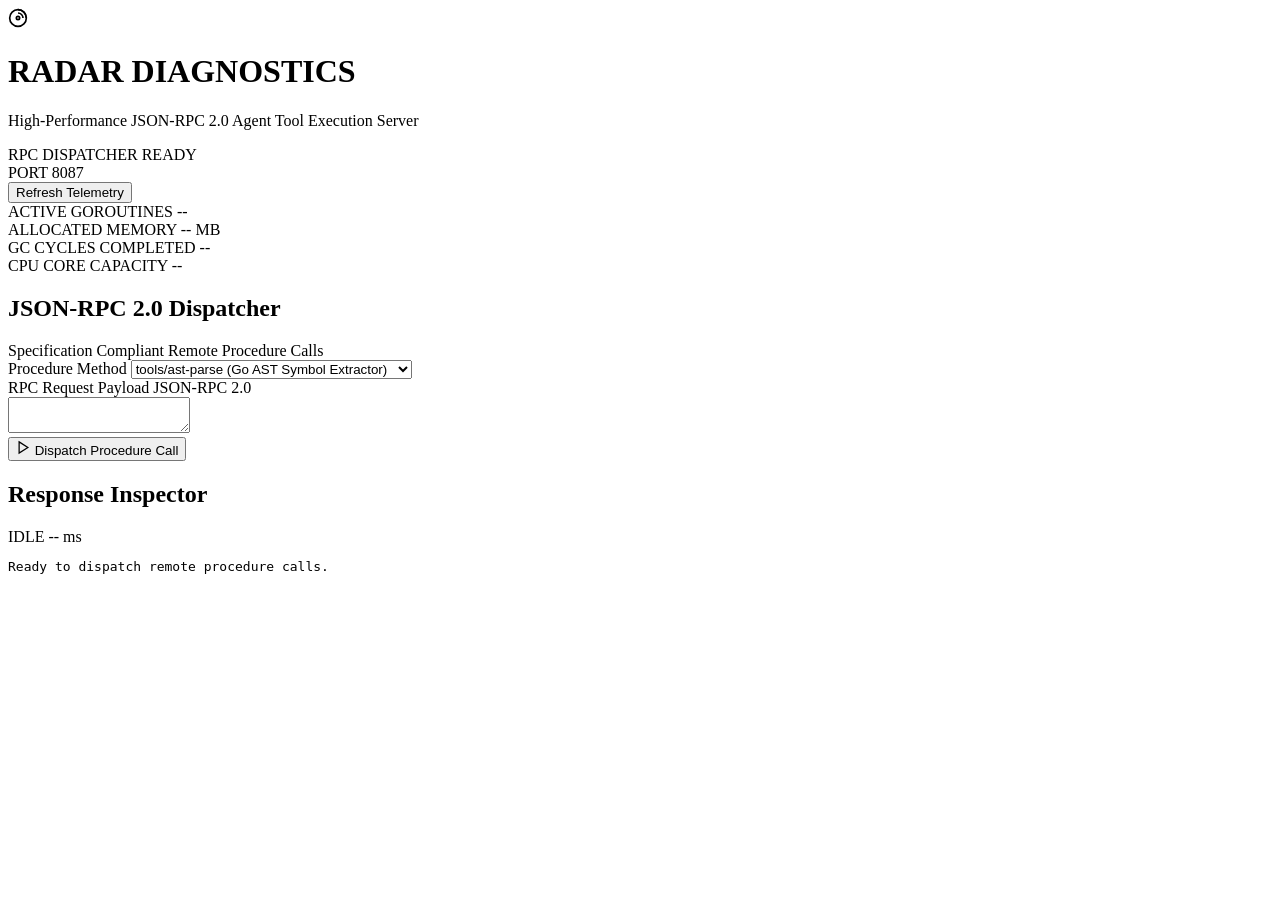
==== commit c57473cb: "feat: clean senior architecture, layered separation, and modern UI revamp" ====
--- a/internal/server/static/index.html
+++ b/internal/server/static/index.html
@@ -1,27 +1,19 @@
 <!DOCTYPE html>
 <html lang="en">
 <head>
-  <meta charset="UTF-8" />
-  <meta name="viewport" content="width=device-width, initial-scale=1.0" />
-  <title>Radar — High-Performance AI Tool Execution Microservice</title>
-  <meta name="description" content="Ultra-low latency, concurrent Go microservice providing secure tool execution for autonomous AI agents." />
+  <meta charset="UTF-8">
+  <meta name="viewport" content="width=device-width, initial-scale=1.0">
+  <title>JSON-RPC 2.0 Observability & Diagnostic Console — Radar</title>
   <link rel="preconnect" href="https://fonts.googleapis.com">
   <link rel="preconnect" href="https://fonts.gstatic.com" crossorigin>
-  <link href="https://fonts.googleapis.com/css2?family=Inter:wght@400;500;600;700&family=JetBrains+Mono:wght@400;500;600&family=Outfit:wght@500;600;700;800&display=swap" rel="stylesheet">
-  <link rel="stylesheet" href="style.css" />
+  <link href="https://fonts.googleapis.com/css2?family=JetBrains+Mono:wght@400;500;600;700&family=Plus+Jakarta+Sans:wght@500;600;700&display=swap" rel="stylesheet">
+  <link rel="stylesheet" href="css/styles.css">
 </head>
 <body>
-  <!-- Background Glow & Grid -->
-  <div class="bg-grid"></div>
-  <div class="ambient-glow glow-1"></div>
-  <div class="ambient-glow glow-2"></div>
-
-  <!-- Top Navigation -->
-  <header class="navbar">
-    <div class="nav-brand">
-      <div class="brand-radar-icon">
-        <div class="radar-ping"></div>
-        <svg width="22" height="22" viewBox="0 0 24 24" fill="none" stroke="currentColor" stroke-width="2">
+  <header class="app-header">
+    <div class="brand">
+      <div class="brand-icon">
+        <svg width="20" height="20" viewBox="0 0 24 24" fill="none" stroke="currentColor" stroke-width="2">
           <circle cx="12" cy="12" r="10"></circle>
           <path d="M12 2a10 10 0 0 1 10 10"></path>
           <path d="M12 6a6 6 0 0 1 6 6"></path>
@@ -29,497 +21,89 @@
         </svg>
       </div>
       <div>
-        <div class="brand-title">RADAR <span class="badge-go">GO 1.22+</span></div>
-        <div class="brand-sub">AI Agent Tool-Execution Provider &bull; Zero-Alloc Engine</div>
+        <h1 class="brand-title">RADAR DIAGNOSTICS</h1>
+        <p class="brand-subtitle">High-Performance JSON-RPC 2.0 Agent Tool Execution Server</p>
       </div>
     </div>
 
-    <div class="nav-metrics">
-      <div class="metric-pill">
-        <span class="pulse-dot"></span>
-        <span id="service-status">Engine: Online</span>
-      </div>
-      <div class="metric-pill">
-        <span class="label">P99:</span>
-        <span class="val">&lt; 0.9ms</span>
-      </div>
-      <div class="metric-pill">
-        <span class="label">Trace:</span>
-        <span class="val">W3C Context</span>
-      </div>
-    </div>
-
-    <div class="nav-auth">
-      <div class="token-input-group">
-        <svg width="14" height="14" viewBox="0 0 24 24" fill="none" stroke="currentColor" stroke-width="2">
-          <rect x="3" y="11" width="18" height="11" rx="2" ry="2"></rect>
-          <path d="M7 11V7a5 5 0 0 1 10 0v4"></path>
-        </svg>
-        <input type="password" id="agent-token-input" placeholder="Bearer Token (e.g. radar-sec-dev-token)" value="radar-sec-dev-token" />
-        <button id="toggle-token-btn" title="Toggle visibility">👁</button>
-      </div>
-      <a href="#deploy-modal" id="open-deploy-btn" class="btn btn-secondary">🚀 Deploy on Render</a>
+    <div class="header-controls">
+      <div class="status-badge"><span class="pulse"></span> RPC DISPATCHER READY</div>
+      <div class="port-tag">PORT 8087</div>
+      <button id="refresh-metrics-btn" class="btn btn-outline">Refresh Telemetry</button>
     </div>
   </header>
 
-  <!-- Main Container -->
+  <!-- Runtime Telemetry Strip -->
+  <section class="telemetry-strip">
+    <div class="telemetry-card">
+      <span class="telemetry-label">ACTIVE GOROUTINES</span>
+      <span id="stat-goroutines" class="telemetry-val text-emerald">--</span>
+    </div>
+    <div class="telemetry-card">
+      <span class="telemetry-label">ALLOCATED MEMORY</span>
+      <span id="stat-memory" class="telemetry-val">-- MB</span>
+    </div>
+    <div class="telemetry-card">
+      <span class="telemetry-label">GC CYCLES COMPLETED</span>
+      <span id="stat-gc" class="telemetry-val">--</span>
+    </div>
+    <div class="telemetry-card">
+      <span class="telemetry-label">CPU CORE CAPACITY</span>
+      <span id="stat-cpu" class="telemetry-val">--</span>
+    </div>
+  </section>
+
   <main class="main-layout">
-    <!-- Left Navigation Bar -->
-    <aside class="sidebar">
-      <div class="sidebar-section-title">CAPABILITY SANDBOXES</div>
-      <nav class="tool-nav">
-        <button class="nav-item active" data-tab="tab-ast">
-          <div class="icon-wrap">🌳</div>
-          <div class="nav-info">
-            <span class="nav-name">AST Code Parser</span>
-            <span class="nav-desc">Safe Go/Python/JS structure parser</span>
-          </div>
+    <!-- Left: RPC Request Builder -->
+    <section class="panel request-panel">
+      <div class="panel-header">
+        <h2>JSON-RPC 2.0 Dispatcher</h2>
+        <span class="panel-sub">Specification Compliant Remote Procedure Calls</span>
+      </div>
+
+      <div class="form-group">
+        <label for="method-select">Procedure Method</label>
+        <select id="method-select" class="form-select">
+          <option value="tools/ast-parse">tools/ast-parse (Go AST Symbol Extractor)</option>
+          <option value="tools/eval">tools/eval (Safe Mathematical Evaluator)</option>
+          <option value="tools/grep">tools/grep (Concurrent Regex Log Scanner)</option>
+        </select>
+      </div>
+
+      <div class="form-group flex-1">
+        <div class="editor-header">
+          <label for="params-editor">RPC Request Payload</label>
+          <span class="mono-tag">JSON-RPC 2.0</span>
+        </div>
+        <textarea id="params-editor" class="code-textarea" spellcheck="false"></textarea>
+      </div>
+
+      <div class="action-footer">
+        <button id="dispatch-btn" class="btn btn-primary">
+          <svg width="15" height="15" viewBox="0 0 24 24" fill="none" stroke="currentColor" stroke-width="2">
+            <polygon points="5 3 19 12 5 21 5 3"></polygon>
+          </svg>
+          Dispatch Procedure Call
         </button>
+      </div>
+    </section>
 
-        <button class="nav-item" data-tab="tab-grep">
-          <div class="icon-wrap">⚡</div>
-          <div class="nav-info">
-            <span class="nav-name">Concurrent Grep</span>
-            <span class="nav-desc">Parallel regex over memory buffers</span>
-          </div>
-        </button>
-
-        <button class="nav-item" data-tab="tab-math">
-          <div class="icon-wrap">🔢</div>
-          <div class="nav-info">
-            <span class="nav-name">Safe Math Eval</span>
-            <span class="nav-desc">AST expression engine, no exec()</span>
-          </div>
-        </button>
-
-        <button class="nav-item" data-tab="tab-jsonrpc">
-          <div class="icon-wrap">📡</div>
-          <div class="nav-info">
-            <span class="nav-name">JSON-RPC 2.0</span>
-            <span class="nav-desc">Batch multiplexer at /rpc</span>
-          </div>
-        </button>
-      </nav>
-
-      <div class="sidebar-section-title" style="margin-top: 24px;">ARCHITECTURE & SPECS</div>
-      <nav class="tool-nav">
-        <button class="nav-item" data-tab="tab-specs">
-          <div class="icon-wrap">🛡️</div>
-          <div class="nav-info">
-            <span class="nav-name">Security & Boundaries</span>
-            <span class="nav-desc">Least privilege, token auth, limits</span>
-          </div>
-        </button>
-        <button class="nav-item" data-tab="tab-render">
-          <div class="icon-wrap">☁️</div>
-          <div class="nav-info">
-            <span class="nav-name">Render Deployment</span>
-            <span class="nav-desc">Dockerfile & Blueprint guide</span>
-          </div>
-        </button>
-      </nav>
-
-      <!-- System Health Card -->
-      <div class="health-card">
-        <div class="health-header">
-          <span class="health-title">Service Telemetry</span>
-          <span class="badge-live">LIVE</span>
-        </div>
-        <div class="health-row">
-          <span>Endpoint</span>
-          <span class="code" id="curr-endpoint">POST /tools/ast-parse</span>
-        </div>
-        <div class="health-row">
-          <span>Concurrency</span>
-          <span>Worker Pool (NumCPU)</span>
-        </div>
-        <div class="health-row">
-          <span>Allocation Target</span>
-          <span class="green">0-alloc buffer reuse</span>
-        </div>
-        <button id="btn-ping-health" class="btn btn-outline-sm">Test /health Endpoint</button>
-      </div>
-    </aside>
-
-    <!-- Center & Right: Interactive Workspace -->
-    <section class="workspace">
-      
-      <!-- TAB 1: AST PARSER -->
-      <div id="tab-ast" class="tab-pane active">
-        <div class="pane-header">
-          <div>
-            <h2>Sandboxed AST Code Parser</h2>
-            <p>Safely inspects source code AST without executing arbitrary binaries. Extracts package names, exported functions, structs, imports, and syntax errors.</p>
-          </div>
-          <div class="preset-group">
-            <span class="preset-label">Sample Presets:</span>
-            <button class="btn-preset" data-preset="go-server">Go Web Handler</button>
-            <button class="btn-preset" data-preset="go-types">Go Structs & Interfaces</button>
-            <button class="btn-preset" data-preset="go-math">Math Functions</button>
-          </div>
-        </div>
-
-        <div class="editor-grid">
-          <!-- Request Editor -->
-          <div class="panel">
-            <div class="panel-header">
-              <span class="panel-title">Payload (POST /tools/ast-parse)</span>
-              <span class="panel-meta">Lang: Go / AST</span>
-            </div>
-            <div class="panel-body">
-              <textarea id="ast-code-input" class="code-textarea" spellcheck="false">package main
-
-import (
-	"fmt"
-	"math"
-)
-
-// AgentContext tracks execution states
-type AgentContext struct {
-	ID        string    `json:"id"`
-	Tokens    int       `json:"tokens"`
-	Timestamp int64     `json:"timestamp"`
-}
-
-// ComputeVectorScore evaluates similarity
-func ComputeVectorScore(a, b []float64) (float64, error) {
-	if len(a) != len(b) {
-		return 0, fmt.Errorf("length mismatch: %d vs %d", len(a), len(b))
-	}
-	var dot float64
-	for i := range a {
-		dot += a[i] * b[i]
-	}
-	return dot, nil
-}
-</textarea>
-            </div>
-            <div class="panel-footer">
-              <div class="footer-left">
-                <label><input type="checkbox" id="ast-extract-comments" /> Extract Doc Comments</label>
-              </div>
-              <button id="btn-run-ast" class="btn btn-primary">
-                <span>Execute AST Parse</span>
-                <span class="shortcut">Ctrl+Enter</span>
-              </button>
-            </div>
-          </div>
-
-          <!-- Response Inspector -->
-          <div class="panel">
-            <div class="panel-header">
-              <span class="panel-title">Output Inspection</span>
-              <div class="response-badges">
-                <span id="ast-status-badge" class="badge-status ready">IDLE</span>
-                <span id="ast-latency-badge" class="badge-latency">0.00 ms</span>
-              </div>
-            </div>
-            <div class="panel-body json-viewer-wrap">
-              <pre id="ast-output" class="code-block json">Click "Execute AST Parse" to test endpoint...</pre>
-            </div>
-            <div class="panel-footer">
-              <span id="ast-trace-id" class="trace-text">Trace ID: none</span>
-              <button class="btn-copy" data-target="ast-output">Copy Output</button>
-            </div>
-          </div>
+    <!-- Right: RPC Response Inspector -->
+    <section class="panel response-panel">
+      <div class="panel-header">
+        <h2>Response Inspector</h2>
+        <div class="header-badges">
+          <span id="response-status" class="status-pill status-ready">IDLE</span>
+          <span id="response-latency" class="latency-pill">-- ms</span>
         </div>
       </div>
 
-      <!-- TAB 2: CONCURRENT GREP -->
-      <div id="tab-grep" class="tab-pane">
-        <div class="pane-header">
-          <div>
-            <h2>Concurrent Memory-Grep Engine</h2>
-            <p>Evaluates regex patterns across log streams or file buffers in memory with worker-pool parallelization, zero-alloc buffer pooling, and line capping.</p>
-          </div>
-        </div>
-
-        <div class="editor-grid">
-          <div class="panel">
-            <div class="panel-header">
-              <span class="panel-title">Payload (POST /tools/grep)</span>
-              <div class="grep-inputs">
-                <input type="text" id="grep-pattern" class="input-text" placeholder="Regex Pattern" value="(?i)(error|failed|timeout)" />
-                <input type="number" id="grep-limit" class="input-number" placeholder="Max" value="50" min="1" max="500" />
-              </div>
-            </div>
-            <div class="panel-body">
-              <textarea id="grep-content-input" class="code-textarea" spellcheck="false">[2026-10-17T12:00:01Z] INFO  [server] HTTP request received path=/v1/chat/completions method=POST
-[2026-10-17T12:00:02Z] WARN  [router] High complexity score detected: 0.82
-[2026-10-17T12:00:03Z] ERROR [upstream] Upstream provider connection timeout after 3000ms
-[2026-10-17T12:00:04Z] INFO  [cache] Semantic vector search completed latency=1.2ms hits=0
-[2026-10-17T12:00:05Z] ERROR [auth] Invalid agent token signature from ip=192.168.1.42
-[2026-10-17T12:00:06Z] INFO  [worker] Graceful job finished job_id=worker-9921
-[2026-10-17T12:00:07Z] FATAL [storage] Disk quota warning threshold exceeded</textarea>
-            </div>
-            <div class="panel-footer">
-              <div class="footer-left">
-                <label><input type="checkbox" id="grep-invert" /> Invert match (-v)</label>
-              </div>
-              <button id="btn-run-grep" class="btn btn-primary">
-                <span>Run Concurrent Grep</span>
-              </button>
-            </div>
-          </div>
-
-          <div class="panel">
-            <div class="panel-header">
-              <span class="panel-title">Matches Stream</span>
-              <div class="response-badges">
-                <span id="grep-status-badge" class="badge-status ready">IDLE</span>
-                <span id="grep-latency-badge" class="badge-latency">0.00 ms</span>
-              </div>
-            </div>
-            <div class="panel-body json-viewer-wrap">
-              <pre id="grep-output" class="code-block json">Configure pattern and click "Run Concurrent Grep"...</pre>
-            </div>
-            <div class="panel-footer">
-              <span id="grep-trace-id" class="trace-text">Trace ID: none</span>
-              <button class="btn-copy" data-target="grep-output">Copy Matches</button>
-            </div>
-          </div>
-        </div>
+      <div class="response-viewer-container">
+        <pre id="response-viewer" class="response-code">Ready to dispatch remote procedure calls.</pre>
       </div>
-
-      <!-- TAB 3: SAFE MATH EVAL -->
-      <div id="tab-math" class="tab-pane">
-        <div class="pane-header">
-          <div>
-            <h2>Safe Math Expression Evaluator</h2>
-            <p>Strict recursive-descent token &amp; AST parser. Evaluates complex mathematical formulas safely with zero arbitrary code execution, recursion depth guards, and overflow protection.</p>
-          </div>
-        </div>
-
-        <div class="editor-grid">
-          <div class="panel">
-            <div class="panel-header">
-              <span class="panel-title">Mathematical Formula (POST /tools/math-eval)</span>
-            </div>
-            <div class="panel-body">
-              <div class="math-presets">
-                <button class="btn-math-preset" data-expr="(12 * 45) + sqrt(144) - (100 / 4)">Arithmetic &amp; Sqrt</button>
-                <button class="btn-math-preset" data-expr="max(42.5, 99.1, 12.0) * pow(2, 4)">Functions &amp; Powers</button>
-                <button class="btn-math-preset" data-expr="(0.88 * 1450000) / 1000 * 0.005">Cost Estimation</button>
-                <button class="btn-math-preset" data-expr="sin(3.14159 / 2) + log2(1024)">Trig &amp; Log2</button>
-              </div>
-              <div class="math-input-wrap">
-                <label for="math-expr-input">Expression:</label>
-                <input type="text" id="math-expr-input" class="input-formula" value="(12 * 45) + sqrt(144) - (100 / 4)" placeholder="e.g. (10 + 5) * sqrt(16)" />
-              </div>
-              <div class="math-allowed-info">
-                <strong>Supported Operators:</strong> <code>+</code>, <code>-</code>, <code>*</code>, <code>/</code>, <code>%</code>, <code>^</code> / <code>pow</code><br/>
-                <strong>Supported Functions:</strong> <code>sqrt</code>, <code>abs</code>, <code>ceil</code>, <code>floor</code>, <code>round</code>, <code>min</code>, <code>max</code>, <code>sin</code>, <code>cos</code>, <code>log</code>, <code>log2</code>
-              </div>
-            </div>
-            <div class="panel-footer">
-              <button id="btn-run-math" class="btn btn-primary">
-                <span>Evaluate Formula</span>
-              </button>
-            </div>
-          </div>
-
-          <div class="panel">
-            <div class="panel-header">
-              <span class="panel-title">Calculation Result</span>
-              <div class="response-badges">
-                <span id="math-status-badge" class="badge-status ready">IDLE</span>
-                <span id="math-latency-badge" class="badge-latency">0.00 ms</span>
-              </div>
-            </div>
-            <div class="panel-body json-viewer-wrap">
-              <div id="math-result-hero" class="math-hero-result">
-                <div class="result-number" id="math-result-val">—</div>
-                <div class="result-sub" id="math-result-type">Awaiting evaluation</div>
-              </div>
-              <pre id="math-output" class="code-block json">Detailed AST evaluation node response will appear here...</pre>
-            </div>
-            <div class="panel-footer">
-              <span id="math-trace-id" class="trace-text">Trace ID: none</span>
-              <button class="btn-copy" data-target="math-output">Copy JSON</button>
-            </div>
-          </div>
-        </div>
-      </div>
-
-      <!-- TAB 4: JSON-RPC 2.0 -->
-      <div id="tab-jsonrpc" class="tab-pane">
-        <div class="pane-header">
-          <div>
-            <h2>JSON-RPC 2.0 Multiplexer</h2>
-            <p>Single-connection protocol multiplexer at <code>/rpc</code>. Execute atomic tool calls or batch queries with JSON-RPC 2.0 standard compliance.</p>
-          </div>
-          <div class="preset-group">
-            <button class="btn-rpc-preset" data-rpc="batch">Batch AST + Math Call</button>
-            <button class="btn-rpc-preset" data-rpc="single">Single Math Query</button>
-          </div>
-        </div>
-
-        <div class="editor-grid">
-          <div class="panel">
-            <div class="panel-header">
-              <span class="panel-title">RPC Body (POST /rpc)</span>
-              <span class="panel-meta">Content-Type: application/json</span>
-            </div>
-            <div class="panel-body">
-              <textarea id="rpc-body-input" class="code-textarea" spellcheck="false">[
-  {
-    "jsonrpc": "2.0",
-    "id": "req-1",
-    "method": "radar.mathEval",
-    "params": {
-      "expression": "sqrt(1024) * 8 + 42"
-    }
-  },
-  {
-    "jsonrpc": "2.0",
-    "id": "req-2",
-    "method": "radar.grep",
-    "params": {
-      "pattern": "error|fatal",
-      "content": "line 1 ok\nline 2 error: timeout\nline 3 fatal: memory",
-      "limit": 10
-    }
-  }
-]</textarea>
-            </div>
-            <div class="panel-footer">
-              <button id="btn-run-rpc" class="btn btn-primary">
-                <span>Send JSON-RPC Batch</span>
-              </button>
-            </div>
-          </div>
-
-          <div class="panel">
-            <div class="panel-header">
-              <span class="panel-title">RPC Response</span>
-              <div class="response-badges">
-                <span id="rpc-status-badge" class="badge-status ready">IDLE</span>
-                <span id="rpc-latency-badge" class="badge-latency">0.00 ms</span>
-              </div>
-            </div>
-            <div class="panel-body json-viewer-wrap">
-              <pre id="rpc-output" class="code-block json">Send RPC request to inspect server response...</pre>
-            </div>
-            <div class="panel-footer">
-              <span id="rpc-trace-id" class="trace-text">Trace ID: none</span>
-              <button class="btn-copy" data-target="rpc-output">Copy Output</button>
-            </div>
-          </div>
-        </div>
-      </div>
-
-      <!-- TAB 5: SPECS & BOUNDARIES -->
-      <div id="tab-specs" class="tab-pane">
-        <div class="pane-header">
-          <div>
-            <h2>Security Architecture &amp; Boundary Model</h2>
-            <p>Radar enforces least-privilege containment to safely execute untrusted instructions dispatched by autonomous AI agents.</p>
-          </div>
-        </div>
-
-        <div class="specs-grid">
-          <div class="spec-card">
-            <div class="spec-icon">🛡️</div>
-            <h3>Least-Privilege Containment</h3>
-            <p>Every tool operates in a sandboxed, in-memory execution perimeter. No child processes, no disk writes, no network socket escalation.</p>
-            <ul>
-              <li>AST Parsing strictly parses Go source into read-only in-memory syntax trees.</li>
-              <li>Math parsing runs purely via an AST lexer without <code>eval()</code> or syscalls.</li>
-              <li>Regex execution enforces max line limits and byte caps to prevent ReDoS.</li>
-            </ul>
-          </div>
-
-          <div class="spec-card">
-            <div class="spec-icon">🔑</div>
-            <h3>Multi-Token Bearer Authentication</h3>
-            <p>Constant-time token comparison prevents timing side-channel attacks. Configure via comma-delimited environment variable:</p>
-            <div class="code-snippet">RADAR_AGENT_TOKENS=tok-alpha,tok-beta,tok-prod</div>
-            <p>Pass token in HTTP headers: <code>Authorization: Bearer &lt;token&gt;</code></p>
-          </div>
-
-          <div class="spec-card">
-            <div class="spec-icon">🌐</div>
-            <h3>W3C Distributed Tracing</h3>
-            <p>Radar adheres to the W3C Trace Context recommendation (<code>traceparent</code> header):</p>
-            <div class="code-snippet">traceparent: 00-4bf92f3577b34da6a3ce929d0e0e4736-00f067aa0ba902b7-01</div>
-            <p>Injected automatically in downstream responses via <code>X-Trace-Id</code>.</p>
-          </div>
-
-          <div class="spec-card">
-            <div class="spec-icon">⚡</div>
-            <h3>Zero-Allocation Patterns</h3>
-            <p>Hot path operations leverage pre-allocated <code>sync.Pool</code> buffers and byte slice re-use to eliminate garbage collection pauses.</p>
-          </div>
-        </div>
-      </div>
-
-      <!-- TAB 6: RENDER DEPLOYMENT -->
-      <div id="tab-render" class="tab-pane">
-        <div class="pane-header">
-          <div>
-            <h2>Deploying Radar on Render</h2>
-            <p>Radar is a statically linked Go microservice in a distroless container. Deploy on Render in under 2 minutes.</p>
-          </div>
-        </div>
-
-        <div class="deploy-steps-container">
-          <div class="step-card">
-            <div class="step-number">1</div>
-            <div class="step-content">
-              <h3>Method A: One-Click Render Blueprint (Recommended)</h3>
-              <p>Radar includes a production-ready <code>render.yaml</code> blueprint file in the repository root. Render reads this file and automatically configures the web service, Docker build, environment variables, and health checks.</p>
-              <div class="code-block-wrap">
-                <div class="code-header">render.yaml</div>
-                <pre class="code-block yaml">services:
-  - type: web
-    name: radar-agent-service
-    env: docker
-    dockerfilePath: Dockerfile
-    plan: standard
-    region: oregon
-    healthCheckPath: /health
-    envVars:
-      - key: RADAR_ENV
-        value: production
-      - key: RADAR_PORT
-        value: 8080
-      - key: RADAR_AGENT_TOKENS
-        generateValue: true
-      - key: RADAR_RATE_LIMIT
-        value: 100
-      - key: RADAR_RATE_BURST
-        value: 200</pre>
-              </div>
-            </div>
-          </div>
-
-          <div class="step-card">
-            <div class="step-number">2</div>
-            <div class="step-content">
-              <h3>Method B: Manual Web Service Setup via Render Dashboard</h3>
-              <ol class="step-list">
-                <li>Log in to the <a href="https://dashboard.render.com" target="_blank" class="link-ext">Render Dashboard</a> and click <strong>New + &gt; Web Service</strong>.</li>
-                <li>Connect your Git repository containing Radar.</li>
-                <li>Set <strong>Environment</strong> to <code>Docker</code>. Render automatically detects the root <code>Dockerfile</code>.</li>
-                <li>Set <strong>Instance Type</strong> to Free or Starter.</li>
-                <li>In <strong>Advanced &gt; Health Check Path</strong>, enter: <code>/health</code></li>
-                <li>Under <strong>Environment Variables</strong>, configure:
-                  <ul class="env-bullets">
-                    <li><code>RADAR_PORT</code>: <code>8080</code> (Render forwards inbound traffic to this port)</li>
-                    <li><code>RADAR_ENV</code>: <code>production</code></li>
-                    <li><code>RADAR_AGENT_TOKENS</code>: <code>your-secure-agent-token-here</code></li>
-                  </ul>
-                </li>
-                <li>Click <strong>Create Web Service</strong>. Render builds the multi-stage image and goes live!</li>
-              </ol>
-            </div>
-          </div>
-        </div>
-      </div>
-
     </section>
   </main>
 
-  <script src="app.js"></script>
+  <script src="js/app.js"></script>
 </body>
 </html>
